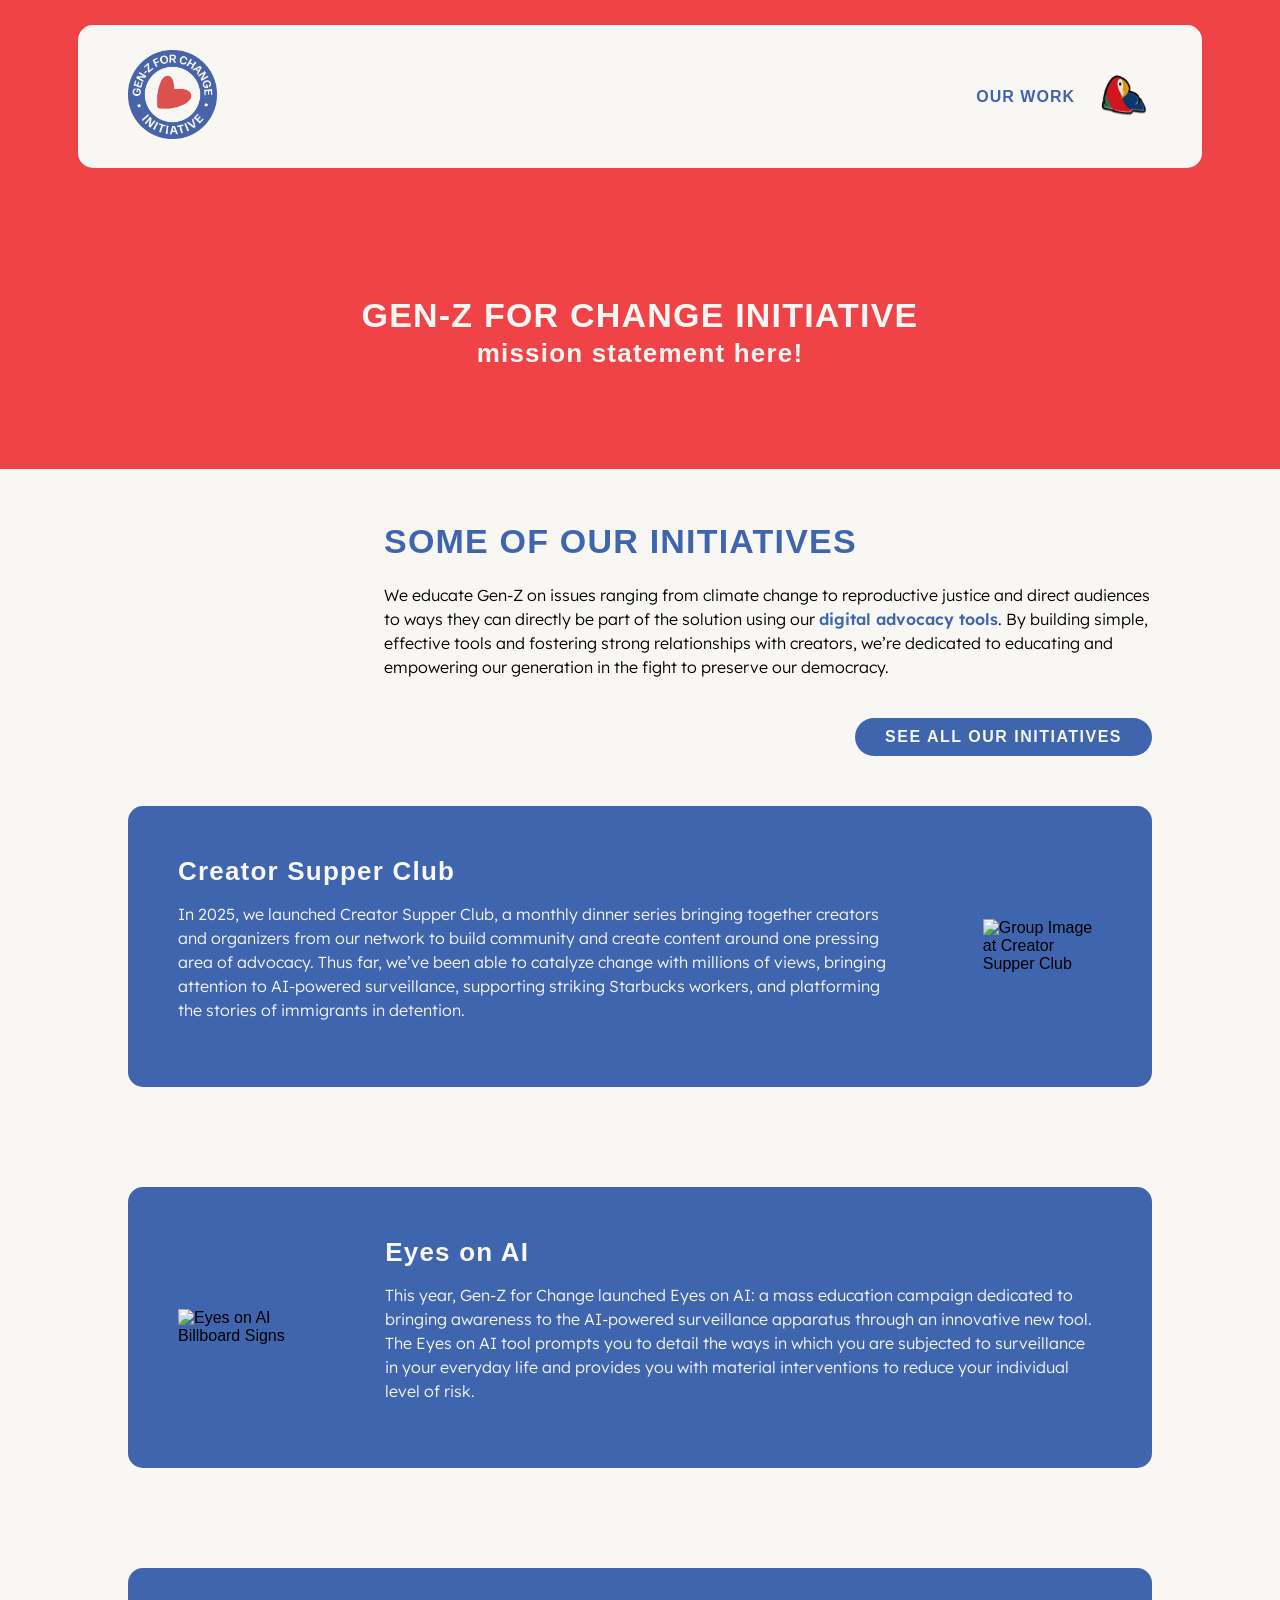
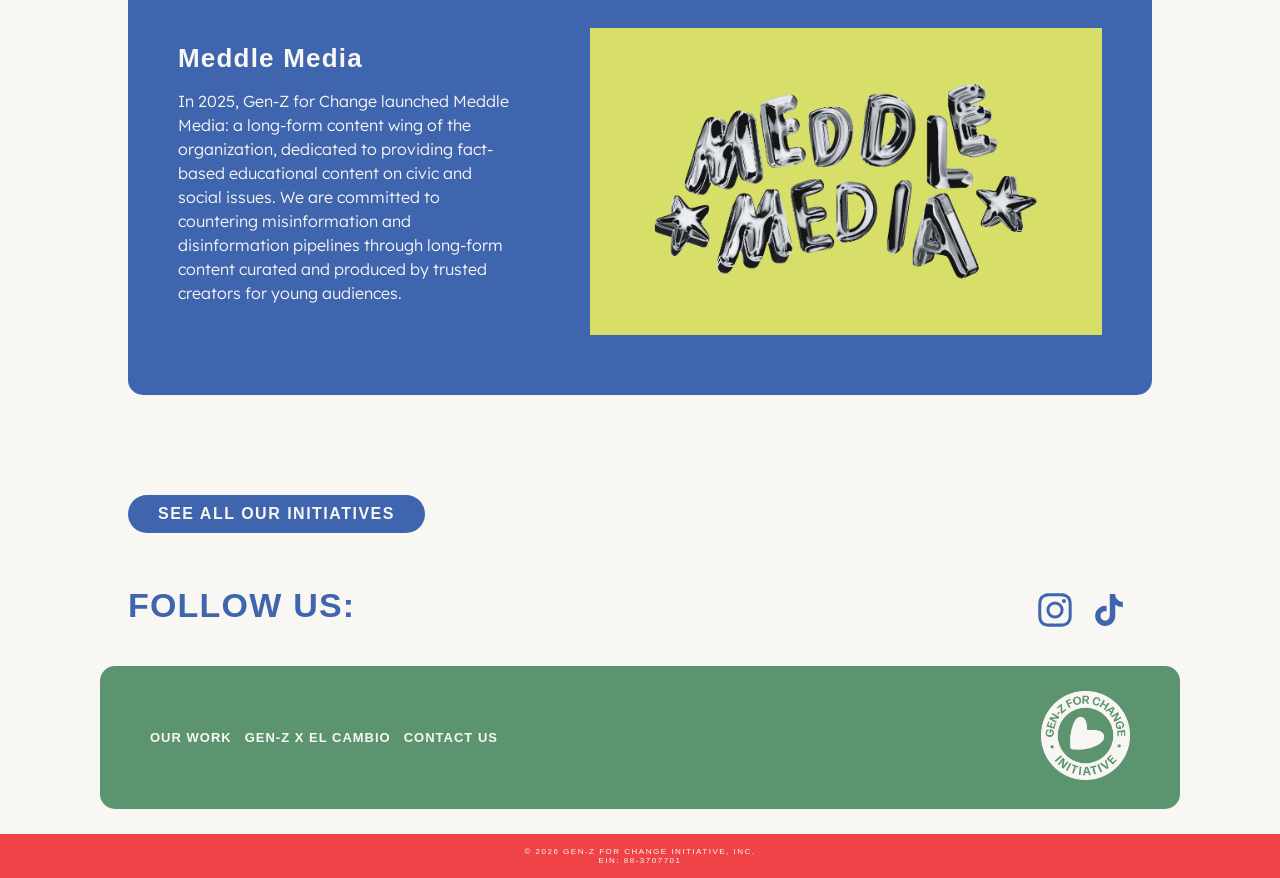
==== index.html @ bd29a557 "Published your App Replit-Commit-Author: Deployment Replit-Commit-Session-Id: e8c02c32-840a-4a00-8e8" ====
<!DOCTYPE html>
<html>

<head>
  <meta charset="utf-8">
  <meta name="viewport" content="width=device-width">
  <link rel="icon" type="image" href="assets/logos/GZ4C_InitiativeIcon.png">
  <link href="style.css" rel="stylesheet" type="text/css" />
  <!-- Adobe Fonts -->
  <link rel="stylesheet" href="https://use.typekit.net/ulg2hjp.css">
  <!-- Google Fonts -->
  <link rel="preconnect" href="https://fonts.googleapis.com">
  <link rel="preconnect" href="https://fonts.gstatic.com" crossorigin>
  <link href="https://fonts.googleapis.com/css2?family=Lexend:wght@100..900&display=swap" rel="stylesheet">
  <!--  Jquery Link -->
  <script src="https://code.jquery.com/jquery-1.12.4.min.js"></script>
</head>

<body>

  <div class="landing">

    <header class="header-container">

      <a href="/">
        <img id="logo-header" src="assets/logos/GZ4C_InitiativeIcon.png" alt="Gen-Z for Change Initiative Logo">
      </a>
      <img src="assets/icons/menu.png" alt="Menu" id="menu-button">
      <nav class="nav-top">
        <a href="our-work">Our Work</a>
        <a href="xec"> <img id="xec-button" src="assets/xec-pin.png" alt="XEC Button">
        </a>
      </nav>

      <!-- Mobile Menu -->
      <div id="mobile-menu">
        <div class="mobile-header">
        </div>
        <nav class="nav-mobile">
          <a href="our-work">Our Work</a>
          <a href="xec"> <img id="xec-button" src="assets/xec-pin.png" alt="XEC Button">
          </a>
        </nav>
      </div>

    </header>

    <div class="cover-home">
      <div class="cover-text-home">
        <h1>GEN-Z FOR CHANGE INITIATIVE</h1>
        <h2> mission statement here! </h2>
      </div>
    </div>
  </div>
  </div>

  <div class="page" id="landing-initiatives">

    <div class="page-header">
      <div>
        <h1 class="page-title">SOME OF OUR INITIATIVES</h1>
        <p class="page-subtext lorem">We educate Gen-Z on issues ranging from climate change to reproductive justice and
          direct audiences to ways they can directly be part of the solution using our <b>digital advocacy tools</b>. By
          building simple, effective tools and fostering strong relationships with creators, we’re dedicated to
          educating and empowering our generation in the fight to preserve our democracy.
        </p>
      </div>
      <a href="our-work"><button class="large-button">See All Our Initiatives</button></a>
    </div>

    <div class="workflow">

      <div class="workflow-item reverse">
        <img src="assets/initiatives/000015290007.jpg" alt="Group Image at Creator Supper Club">
        <div class=description>
          <h2>Creator Supper Club</h2>
          <p>In 2025, we launched Creator Supper Club, a monthly dinner series bringing together creators and organizers
            from our network to build community and create content around one pressing area of advocacy. Thus far, we’ve
            been able to catalyze change with millions of views, bringing attention to AI-powered surveillance,
            supporting striking Starbucks workers, and platforming the stories of immigrants in detention.
          </p>
        </div>
      </div>

      <div class="workflow-item">
        <img
          src="https://helios-i.mashable.com/imagery/articles/05KaOjMumTwuqey2n9NsTWz/hero-image.fill.size_1248x702.v1772480342.png"
          alt="Eyes on AI Billboard Signs">
        <div class=description>
          <h2>Eyes on AI</h2>
          <p>This year, Gen-Z for Change launched Eyes on AI: a mass education campaign dedicated to bringing awareness
            to the AI-powered surveillance apparatus through an innovative new tool. The Eyes on AI tool prompts you to
            detail the ways in which you are subjected to surveillance in your everyday life and provides you with
            material interventions to reduce your individual level of risk.
          </p>
        </div>
      </div>

      <div class="workflow-item reverse">
        <img src="assets/collages/meddle-media.png" alt="Meddle Media Logo">
        <div class=description>
          <h2>Meddle Media</h2>
          <p>In 2025, Gen-Z for Change launched Meddle Media: a long-form content wing of the organization, dedicated to
            providing fact-based educational content on civic and social issues. We are committed to countering
            misinformation and disinformation pipelines through long-form content curated and produced by trusted
            creators for young audiences.
          </p>
        </div>
      </div>

      <a href="our-work"><button class="large-button">See All Our Initiatives</button></a>
    </div>

  </div>
  <div id="social-feed">
    <div class="social-bar">
      <h1>Follow Us:</h1>
      <div class="social-links">
        <!-- <a href="https://bsky.app/profile/genzforchange.org"><img src="assets/social-icons/bluesky-blue.svg"
            alt="Bluesky logo"></a> -->
        <a href="https://www.instagram.com/gz4cinitiative"><img src="assets/social-icons/instagram-blue.svg"
            alt="Instagram Logo"></a>
        <a href="https://www.tiktok.com/@gz4cinitiative"><img src="assets/social-icons/tiktok-blue.svg"
            alt="TikTok Logo"></a>
        <!-- <a href="https://x.com/genzforchange"><img src="assets/social-icons/x-blue.svg" alt="X logo"></a> -->
      </div>
    </div>
  </div>

  <!-- <div class="title-bar screen-length blue-bg" id="collaborators">
    <h1>Who We've Worked With</h1>
    <div class="marquee marquee--hover-pause">
      <div class="marquee__content collaborators-list" id="collaborators-list"></div>
      <div class="marquee__content collaborators-list" id="collaborators-list2"></div>
    </div>
  </div> -->

  <footer>

    <div class="footer-nav">
      <nav id="nav-footer">
        <a href="our-work">Our Work</a>
        <a href="xec">Gen-Z X El Cambio</a>
        <a href="mailto:team@genzforchange.org">Contact Us</a>
      </nav>
      <a href="/">
        <img src="assets/logos/GZ4C_InitiativeIconWhite.png" id="icon-footer" alt="Gen-Z for Change Initiative Logo">
      </a>
    </div>
    </div>
  </footer>
  <div class="copyright">
    © 2026 Gen-Z for Change Initiative, Inc.<br>
    EIN: 88-3707701
  </div>

  <script src="https://code.jquery.com/jquery-1.12.4.min.js"></script>
  <script src="script.js"></script>

</body>

</html>
---- style.css ----
/* * {
  border: 1px var(--red) solid;
} */

:root {
  /* colors */
  --red: #EF4347;
  --orange: #F67A3D;
  --yellow: #FCB033;
  --green: #5C946F;
  --blue: #4065AF;
  --purple: #494A6E;
  --black: #231F20;
  --cream: #F8F7F3;
  --yellow2: #F4D06F;

  /* font weights */
  --extra-bold: 800;
  --bold: 700;
  --medium: 600;
  --regular: 500;
  --light: 300;

  --h1-size: 34px;
  --h2-size: 26px;
  --h3-size: 16px;
  --p-size: 16px;
  --p2-size: 13px;
  --notice-size: 8px;
}

/* Also standardize paddings and margins */

html {
  width: 100%;
  margin: 0 auto;
  padding: 0;
  overflow-x: hidden;
}

body {
  width: 100%;
  margin: 0 auto;
  padding: 0;
  background-color: var(--cream);
  font-family: forma-djr-display, sans-serif;
  font-style: normal;
}

h1 {
  font-weight: var(--extra-bold);
  text-transform: uppercase;
  color: var(--blue);
  margin: 2px 0;
  line-height: 1.2em;
  letter-spacing: 1.2px;
  font-size: var(--h1-size);
}

h2 {
  margin: 0;
  font-size: var(--h2-size);
  letter-spacing: 1.2px;
}

h3 {
  margin: 0;
  font-size: var(--h3-size);
}

p {
  font-weight: var(--light);
  margin: 5px 0;
  font-family: "Lexend", sans-serif;
  font-size: var(--p-size);
  line-height: 1.5em;
}

strong {
  font-weight: var(--medium);
}

b {
  font-weight: var(--medium);
  color: var(--blue);
}

.large-button {
  background-color: var(--blue);
  color: var(--cream);
  font-family: forma-djr-display, sans-serif;
  text-transform: uppercase;
  font-size: var(--h3-size);
  font-weight: var(--bold);
  border: none;
  border-radius: 100px;
  padding: 10px 30px;
  letter-spacing: 1.5px;
}

.large-button:hover {
  background-color: transparent;
  border: 2px var(--blue) solid;
  border-color: var(--blue);
  color: var(--blue);
  transition: .2s ease;
}

a {
  color: var(--blue)
}

.landing {
  min-height: 100vh;
  display: flex;
  flex-direction: column;
  justify-content: space-between;
  align-items: center;
  background-color: var(--red);
}

/* header css */

header {
  width: 80vw;
  padding: 25px 50px;
  display: flex;
  align-items: center;
  justify-content: space-between;
  flex-wrap: wrap;
  background-color: var(--cream);
  margin: 25px 0;
  border-radius: 15px;
}

#logo-header {
  height: 89px;
  width: auto;
}

#logo-header:hover {
  transform: scale(1.05);
  transition-duration: .2s
}

.nav-top {
  display: flex;
  align-items: center;
  flex-wrap: wrap;
  gap: 21px;
}

.nav-top a {
  text-transform: uppercase;
  text-decoration: none;
  font-weight: var(--bold);
  color: var(--blue);
  letter-spacing: 1px;
  font-size: 16px;
  transition: color 0.2s ease;
}

.nav-top a:hover {
  color: var(--red);
}

#xec-button {
  height: 3.5em;
  width: auto;
  transition: transform 0.2s ease;
}

#donate-button {
  height: 2.5em;
  width: auto;
  transition: transform 0.2s ease;
}

#vote-button {
  height: 3em;
  width: auto;
  transition: transform 0.2s ease;
}

#xec-button:hover,
#donate-button:hover,
#vote-button:hover {
  transform: scale(1.05);
}

.page-title {
  margin-bottom: 21px;
}

/* cover css */

.cover-home {
  display: flex;
  justify-content: center;
  align-items: center;
  flex-direction: column;
}

.cover-home-left {
  position: absolute;
  top: 0;
  left: 0;
  z-index: 3;
  height: 100%;
  width: 100%;
  background-image: url("assets/Left.png");
  background-size: cover;
  background-position: left;
}

.cover-home-right {
  position: absolute;
  top: 0;
  left: 0;
  z-index: 2;
  height: 100%;
  width: 100%;
  background-image: url("assets/Right.png");
  background-size: cover;
  background-position: right;
}

.cover-home-logo {
  position: absolute;
  top: 0;
  left: 0;
  z-index: 4;
  height: 100%;
  width: 100%;
  background-image: url("assets/Logo-Sticker.png");
  background-size: cover;
  background-position: center;
}

.cover-home-front {
  position: absolute;
  top: 0;
  left: 0;
  z-index: 4;
  height: 100%;
  width: 100%;
  background-image: url("assets/Front.png");
  background-size: cover;
}

.cover-home-background {
  position: absolute;
  z-index: 1;
  height: 100%;
  width: 90%;
  background-image: url("assets/Background.png");
  background-size: cover;
  background-position: center;
  top: 50%;
  left: 50%;
  transform: translate(-50%, -50%);
}

.cover-text-home {
  width: 60vw;
  max-width: 1920px;
  display: flex;
  text-align: center;
  flex-direction: column;
  justify-content: center;
  margin: 100px auto;
  color: var(--cream);
}

.cover-text-home h1 {
  font-size: var(--h1-size);
  font-weight: var(--extra-bold);
  text-transform: uppercase;
  color: var(--cream);
}

.cover {
  display: flex;
  justify-content: space-evenly;
  margin: 0 auto;
  gap: 34px;
  width: 80vw;
  max-width: 1400px;
  min-height: calc(100vh - 150px);
}

.cover-text-left {
  display: flex;
  flex-direction: column;
  align-items: flex-start;
  justify-content: center;
}

.cover-text-right {
  display: flex;
  flex-direction: column;
  align-items: flex-start;
  justify-content: center;
}

.cover img {
  object-fit: contain;
  width: 60%;

}

.title-bar {
  padding: 50px 0;
  display: flex;
  flex-direction: column;
  max-width: 1920px;
  width: 80vw;
  margin: 0 auto;
  border-radius: 2px;

  & h1 {
    color: var(--cream);
    padding: 0 50px;
  }

}

.social-links {
  margin: 0 1em;
  display: flex;
  align-items: center;
}

.social-links a img {
  height: 34px;
  padding: 10px;
}

.social-links a img:hover {
  transform: scale(1.2);
  transition-duration: .2s;
}

.all-caps {
  text-transform: uppercase;
}

/* landing initiatives css */

#landing-initiatives {
  width: 80vw;
  max-width: 1920px;
  margin: auto;

  >.page-header {
    display: flex;
    flex-wrap: wrap;
    flex-direction: row;
    justify-content: flex-end;


    >div {
      width: 60vw;
      max-width: 1920px;
      margin-bottom: 34px;
    }
  }
}

.page {
  padding-top: 50px;
}

.workflow {
  display: flex;
  flex-direction: column;
  gap: 100px;
  justify-content: space-between;
  margin-top: 50px;
}

.workflow-item {
  display: flex;
  justify-content: space-between;
  align-items: center;
  gap: 80px;
  padding: 50px;
  background-color: var(--blue);
  border-radius: 15px;
}

.workflow-item img {
  height: auto;
  width: clamp(300px, 40vw, 640px);
  max-width: 100%;
  object-fit: contain;
  padding: 10px 0;
}

.workflow-item div {
  align-content: center;
}

.description h2 {
  color: var(--cream);
  padding-bottom: 10px;
}

.description h2 a {
  color: var(--cream);
  text-decoration: underline;
}

.description h2 a:visited {
  color: var(--cream);
}

.description h2 a:hover {
  color: var(--cream);
  opacity: 0.85;
}

.description p {
  color: var(--cream);
  padding-bottom: 10px;
}

.reverse {
  flex-direction: row-reverse;
}

/* mobile responsiveness pls work */
@media (max-width: 900px) {
  .workflow {
    gap: 10px;
  }

  .workflow-item,
  .workflow-item.reverse {
    flex-direction: column;
    align-items: flex-start;
    padding: 20px 0;
    gap: 20px;
  }

  .workflow-item img {
    width: 100%;
    max-width: none;
    padding: 0;
  }
}

/* collaborators bar css */

.collaborators-list img {
  max-height: 89px;
  max-width: 144px;
}

/* Marquee styles */
.marquee {
  --gap: 3rem;
  position: relative;
  display: flex;
  overflow: hidden;
  user-select: none;
  gap: var(--gap);
  flex-direction: row;
}

.marquee__content {
  flex-shrink: 0;
  display: flex;
  justify-content: space-around;
  align-items: center;
  gap: var(--gap);
  min-width: 100%;
  animation: scroll 30s linear infinite;
}

@keyframes scroll {
  from {
    transform: translateX(0);
  }

  to {
    transform: translateX(calc(-100% - var(--gap)));
  }
}


/* Pause on hover */
.marquee--hover-pause:hover .marquee__content {
  animation-play-state: paused;
}



#collaborators h1 {
  margin-bottom: 25px;
}

.blue-bg {
  background-image: url(assets/clouds.png);
  background-size: cover;
  background-position: center;
  background-repeat: no-repeat;
  background-color: var(--blue);
  width: 100vw;
  /* padding: 75px; */
}

.green-bg {
  background-color: var(--green);
}

.red-bg {
  background-color: var(--red);
  border-radius: 1px;
}

.paper-bg {
  background-image: url(assets/lined-paper.png);
  background-size: cover;
  background-position: center;
  background-repeat: no-repeat;
  background-color: var(--cream);
}

/* social bar css */

.social-bar {
  display: flex;
  flex-wrap: wrap;
  justify-content: space-between;
  padding: 50px 0 0 0;
  width: 80vw;
  max-width: 1920px;
  margin: auto;
}

/* footer css */

footer {
  display: flex;
  flex-direction: column;
  margin: 25px 100px;
  background-color: var(--green);
  background-size: cover;
  padding: 25px 50px;
  border-radius: 15px;
}

.footer-box {
  width: 80vw;
  max-width: 1200px;
  margin: auto;
  display: flex;
  flex-direction: column;
  align-items: center;
}

.footer-nav {
  display: flex;
  justify-content: space-between;
  align-items: center;
}

#icon-footer {
  height: 89px;
  width: auto;
}

#icon-footer:hover {
  transform: scale(1.05);
  transition-duration: .2s
}

#nav-footer {
  font-size: var(--p2-size);
  display: flex;
  flex-wrap: wrap;
  gap: 13px;
}

#nav-footer a {
  text-transform: uppercase;
  text-decoration: none;
  font-size: var(--p2-size);
  letter-spacing: 1px;
  font-weight: var(--bold);
  color: var(--cream);
}

#nav-footer a:hover {
  color: var(--blue);
  transition: color 0.2s;
}

.copyright {
  padding: 13px 0;
  background-color: var(--red);
  text-align: center;
  text-transform: uppercase;
  letter-spacing: 1.5px;
  font-size: var(--notice-size);
  font-weight: var(--regular);
  color: var(--cream);
}

.notice,
.notice a {
  font-size: var(--notice-size);
  color: var(--blue);
  margin-top: 10px;
}

/* privacy policy + terms of use css section */
.policy-container {
  max-width: 860px;
  margin: 0 auto;
  padding: 60px 40px 80px;
  background-color: var(--cream);
  background-image: url(assets/crumpled-paper.png);
  background-size: cover;
  background-position: center;
  background-repeat: no-repeat;
  box-shadow: 2px 2px 10px rgba(0, 0, 0, 0.12);
  border-radius: 4px;
}

.policy-wrap {
  padding: 40px 5vw;
}

.landing {
  min-height: auto !important;
}

.cover {
  min-height: auto !important;
  padding: 40px 0 50px;
}

.policy-container h1 {
  font-family: 'forma-djr-display', sans-serif;
  font-weight: 800;
  font-size: clamp(1.6rem, 3vw, 2.4rem);
  color: var(--black);
  margin-bottom: 8px;
  line-height: 1.2;
}

.policy-container .effective-date {
  font-family: 'Lexend', sans-serif;
  font-size: 0.95rem;
  color: var(--black);
  margin-bottom: 32px;
  display: block;
}

.policy-container h2 {
  font-family: 'forma-djr-display', sans-serif;
  font-weight: 700;
  font-size: clamp(1.1rem, 2vw, 1.35rem);
  color: var(--black);
  margin-top: 40px;
  margin-bottom: 14px;
  text-decoration: underline;
  text-underline-offset: 3px;
}

.policy-container h3 {
  font-family: 'forma-djr-display', sans-serif;
  font-weight: 700;
  font-size: clamp(1rem, 1.8vw, 1.2rem);
  color: var(--black);
  margin-top: 36px;
  margin-bottom: 12px;
  text-decoration: underline;
  text-underline-offset: 3px;
}

.policy-container p {
  font-family: 'Lexend', sans-serif;
  font-size: clamp(0.88rem, 1.4vw, 1rem);
  line-height: 1.75;
  color: var(--black);
  margin-bottom: 16px;
}

.policy-container ul {
  font-family: 'Lexend', sans-serif;
  font-size: clamp(0.88rem, 1.4vw, 1rem);
  line-height: 1.75;
  color: var(--black);
  margin: 0 0 16px 24px;
  padding: 0;
}

.policy-container ul li {
  margin-bottom: 8px;
}

.policy-container a {
  color: var(--blue);
  text-decoration: underline;
}

.policy-divider {
  border: none;
  border-top: 2px solid var(--black);
  margin: 48px 0 40px;
  opacity: 0.15;
}

.policy-sms-title {
  font-family: 'forma-djr-display', sans-serif;
  font-weight: 800;
  font-size: clamp(1.3rem, 2.5vw, 1.9rem);
  color: var(--black);
  margin-bottom: 20px;
  margin-top: 0;
}

@media screen and (max-width: 600px) {
  .policy-container {
    padding: 40px 24px 60px;
  }

  .policy-wrap {
    padding: 24px 4vw;
  }
}

@media (max-width: 600px) {
  .heading {
    font-size: 2rem;
  }
}

.sticker {
  position: absolute;
  right: 0;
  top: 0;
  height: 20vh;
  width: auto;
}

.sticker-container {
  position: relative;
  width: 100%;
  height: 100%;
  align-items: right;
}

#mobile-menu {
  display: none;
}

#menu-button {
  height: 2.5em;
  display: none;
  z-index: 10;
  color: var(--cream);
}

.nav-mobile {
  display: none;
}

.mobile {
  display: none;
}

.cover {
  display: flex;
  width: 80vw;
  max-width: 1920px;
}

@media screen and (max-width: 1240px) {
  .nav-top {
    display: none;
  }

  #menu-button {
    display: block;
    z-index: 10;
  }

  #mobile-menu {
    height: 100vh;
    background-color: var(--cream);
    width: 100vw;
    position: absolute;
    inset-inline-start: 0;
    inset-block-start: 0;
    display: none;
    z-index: 5;
  }

  .nav-mobile {
    display: flex;
    flex-direction: column;
    justify-content: center;
    align-items: center;
    gap: 30px;
    height: 100%;
  }

  .nav-mobile a {
    text-transform: uppercase;
    text-decoration: none;
    font-weight: var(--bold);
    color: var(--blue);
    letter-spacing: 1px;
    font-size: var(--p-size);
    transition: color 0.2s ease;
  }

  .cover {
    width: 80vw;
  }

  .cover img {
    width: 50%;

  }

  .cover-text-right {
    width: 80vw;
  }

  .list-title {
    flex-direction: row;
    align-items: left;
    justify-content: left;
    width: 80vw;
  }

  .list-description {
    align-items: left;
    justify-content: left;
    width: 80vw;
  }
}

@media screen and (max-width: 850px) {
  .cover {
    flex-direction: column;
    justify-content: center;
    align-items: center;
  }

  .cover img {
    width: 80vw;

  }
}


@media screen and (max-width: 450px) {

  h1 {
    font-weight: var(--extra-bold);
    text-transform: uppercase;
    color: var(--blue);
    margin: 2px 0;
    line-height: 1em;
    letter-spacing: 1.2px;
    font-size: var(--h2-size);
  }

  #collaborators h1 {
    font-size: 21px;
  }

  .desktop {
    display: none;
  }

  #logo-header {
    height: 60px;
    width: auto;
  }

  .cover-home {
    >img {
      width: 98vw;
    }
  }

  .mobile {
    display: block;
  }

  .social-bar {
    justify-content: center;
    padding-bottom: 11px;
  }

  #our-reach-title {
    justify-content: center;
    text-align: center;
  }

  .title-bar {
    width: 100vw;
  }

  .footer-nav {
    flex-direction: row-reverse;
    gap: 13px;
  }

  #nav-footer {
    flex-direction: column;
    gap: 3px;
    text-align: right;
    margin-bottom: 55px;
  }

  #landing-initiatives {
    >.page-header {
      justify-content: center;
    }
  }

  .cover {
    flex-direction: column;
    width: 80vw;
  }

  .cover-text-right {
    width: 80vw;
    padding: none;
  }

  .workflow {
    align-items: center;
  }

  .list-title {
    flex-direction: column;
    align-items: left;
    justify-content: left;
    width: 80vw;
  }

  .list-description {
    align-items: left;
    justify-content: left;
    width: 80vw;
  }

}
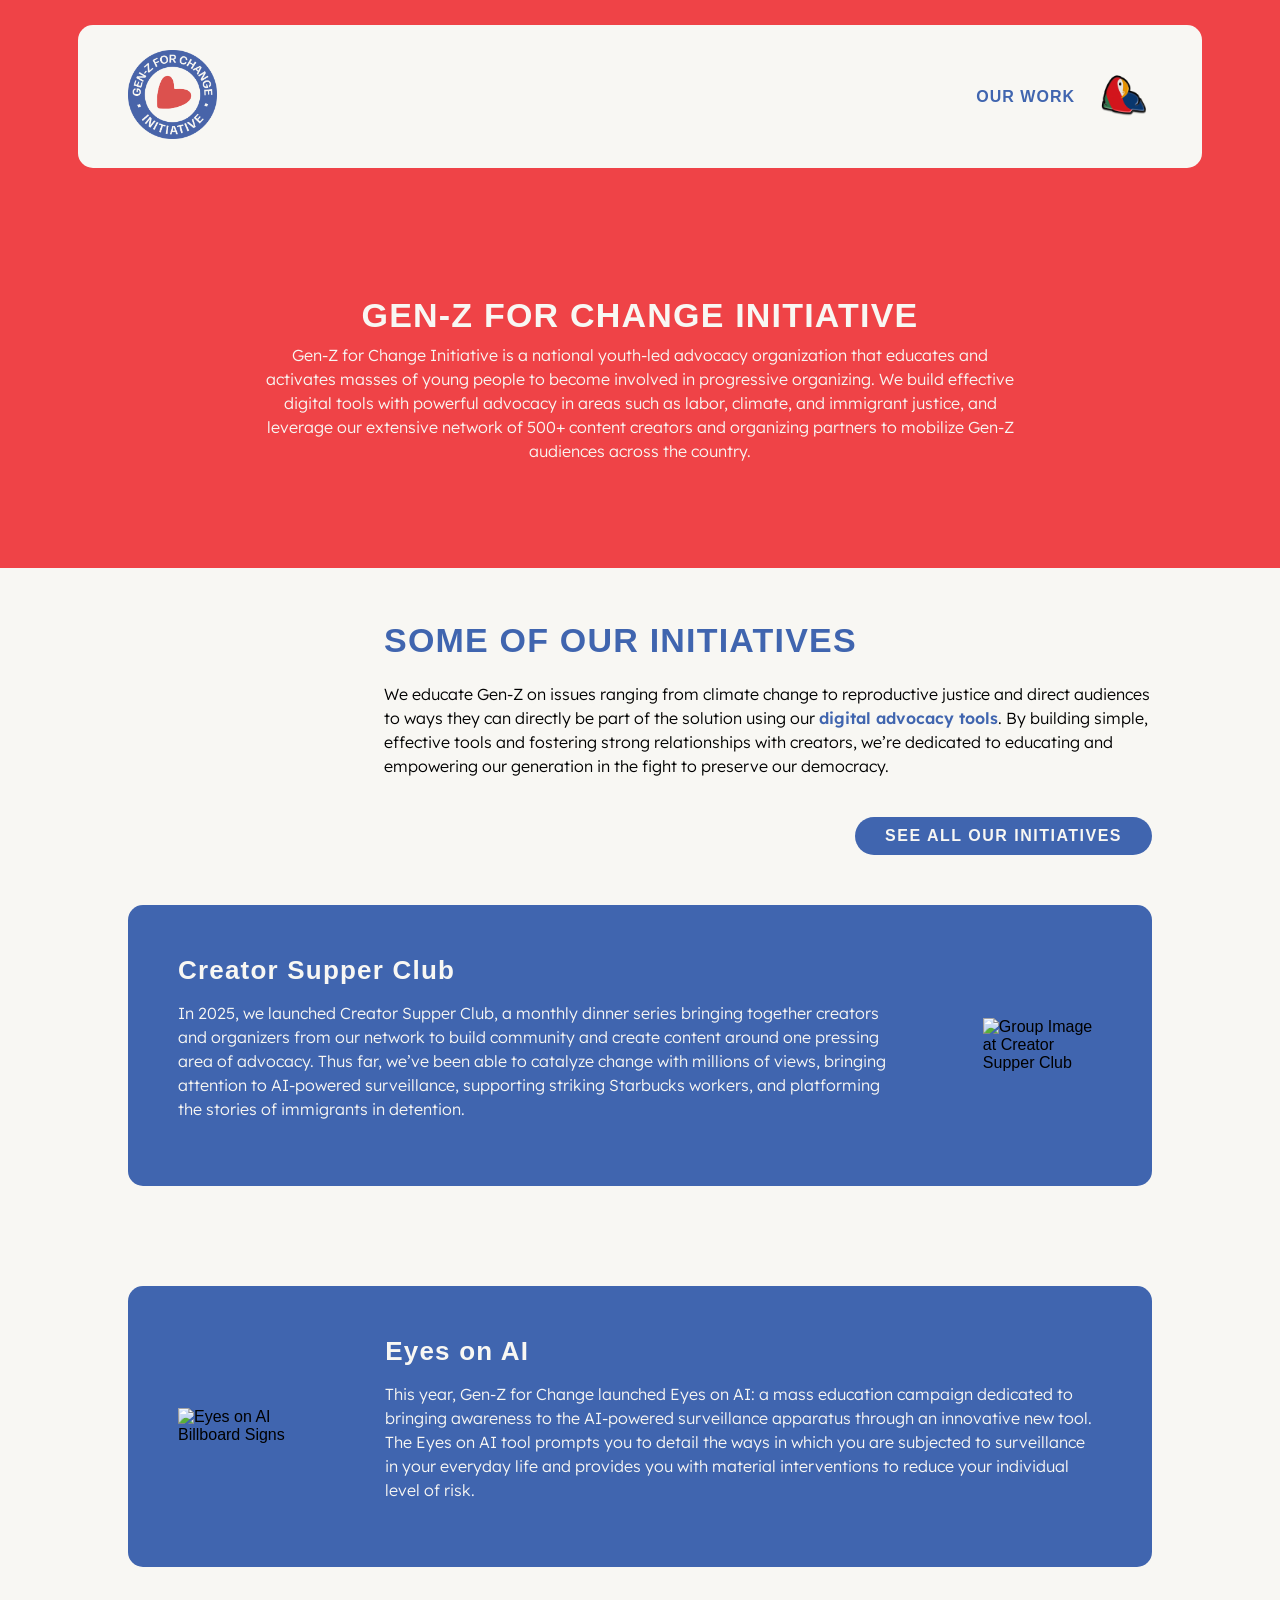
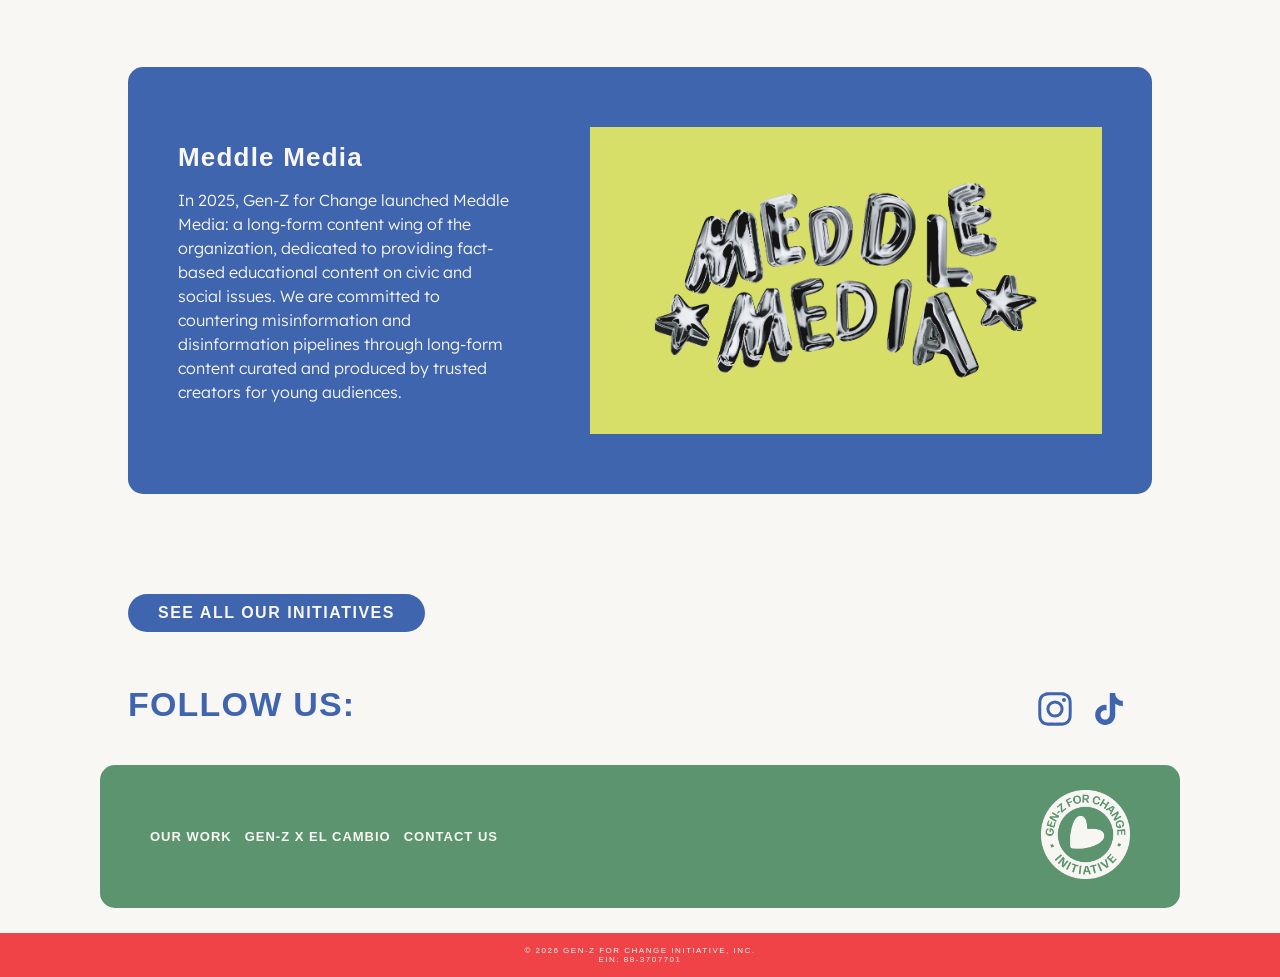
==== commit 7b8e5ae3: "Published your App Replit-Commit-Author: Deployment Replit-Commit-Session-Id: e8c02c32-840a-4a00-8e8" ====
--- a/index.html
+++ b/index.html
@@ -48,7 +48,8 @@
     <div class="cover-home">
       <div class="cover-text-home">
         <h1>GEN-Z FOR CHANGE INITIATIVE</h1>
-        <h2> mission statement here! </h2>
+        <p class = "page-subtext lorem"> Gen-Z for Change Initiative is a national youth-led advocacy organization that educates and activates masses of young people to become involved in progressive organizing. We build effective digital tools with powerful advocacy in areas such as labor, climate, and immigrant justice, and leverage our extensive network of 500+ content creators and organizing partners to mobilize Gen-Z audiences across the country. 
+ </p>
       </div>
     </div>
   </div>
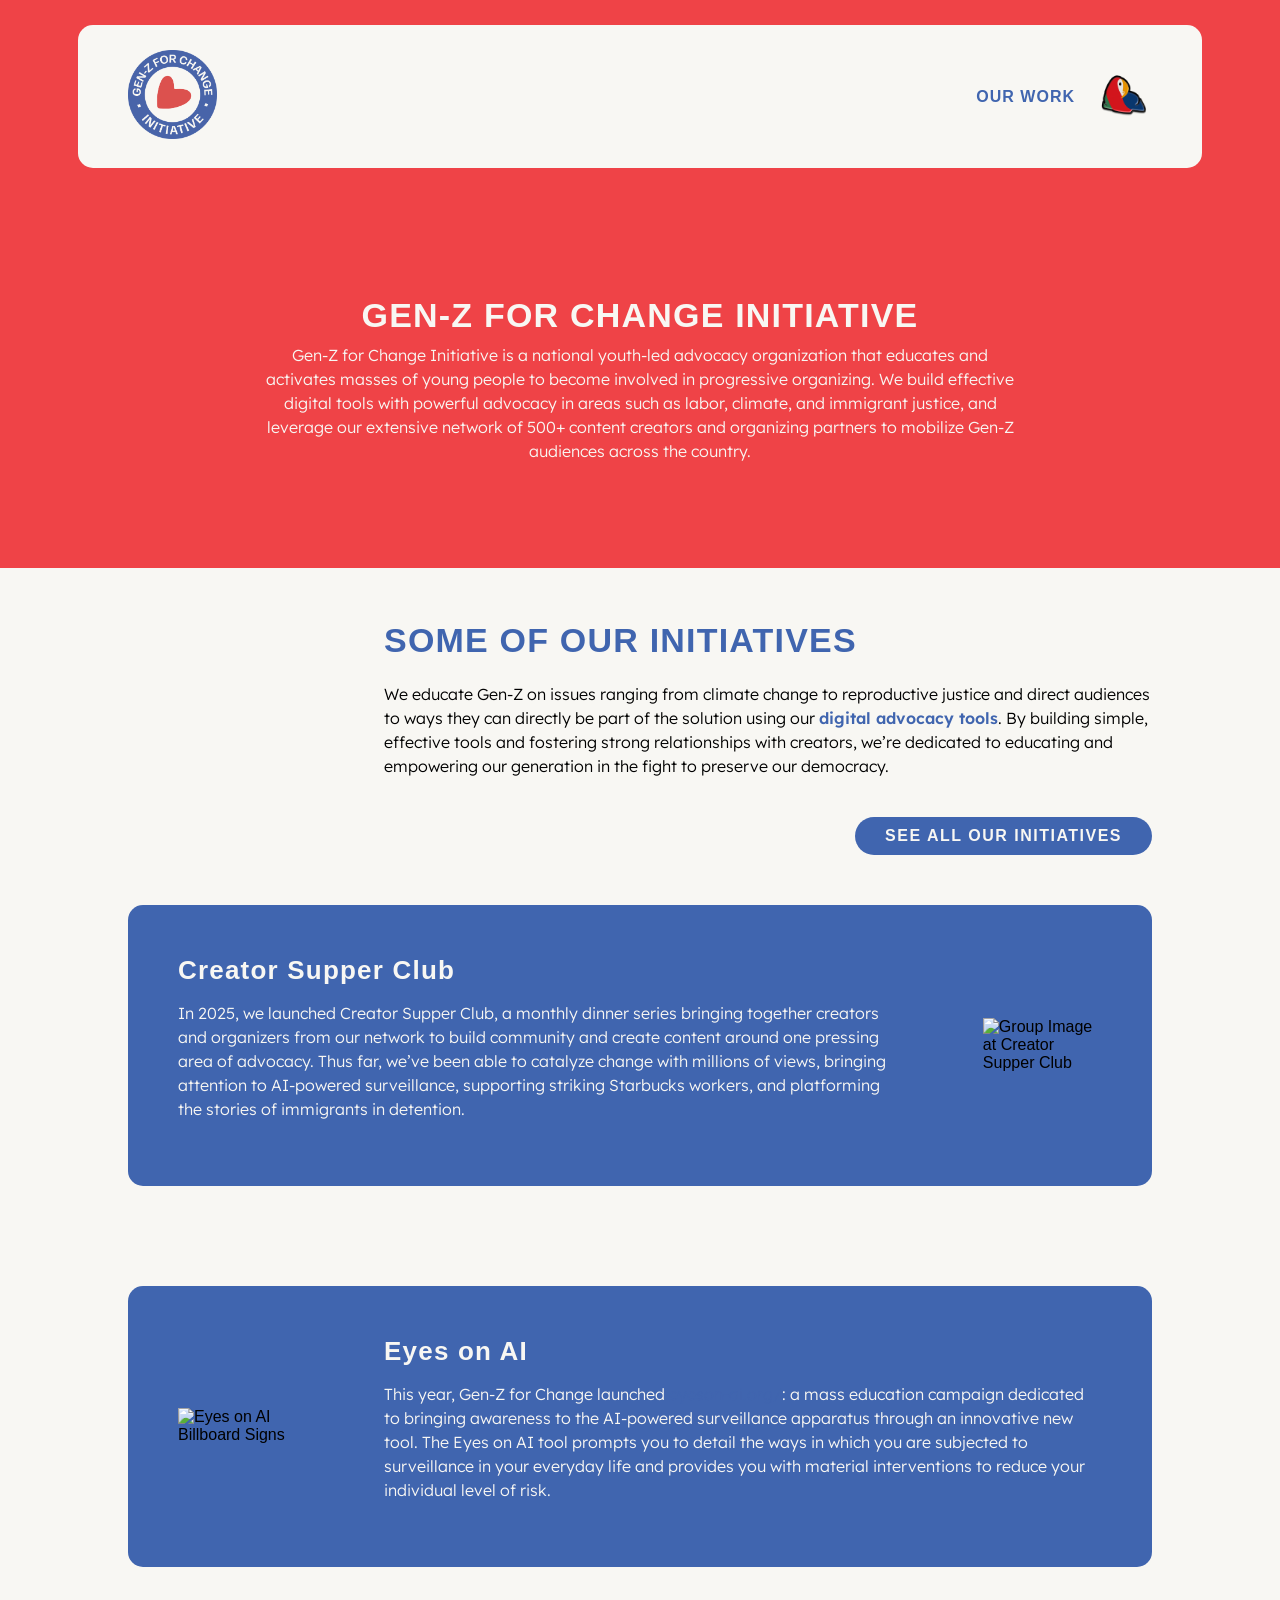
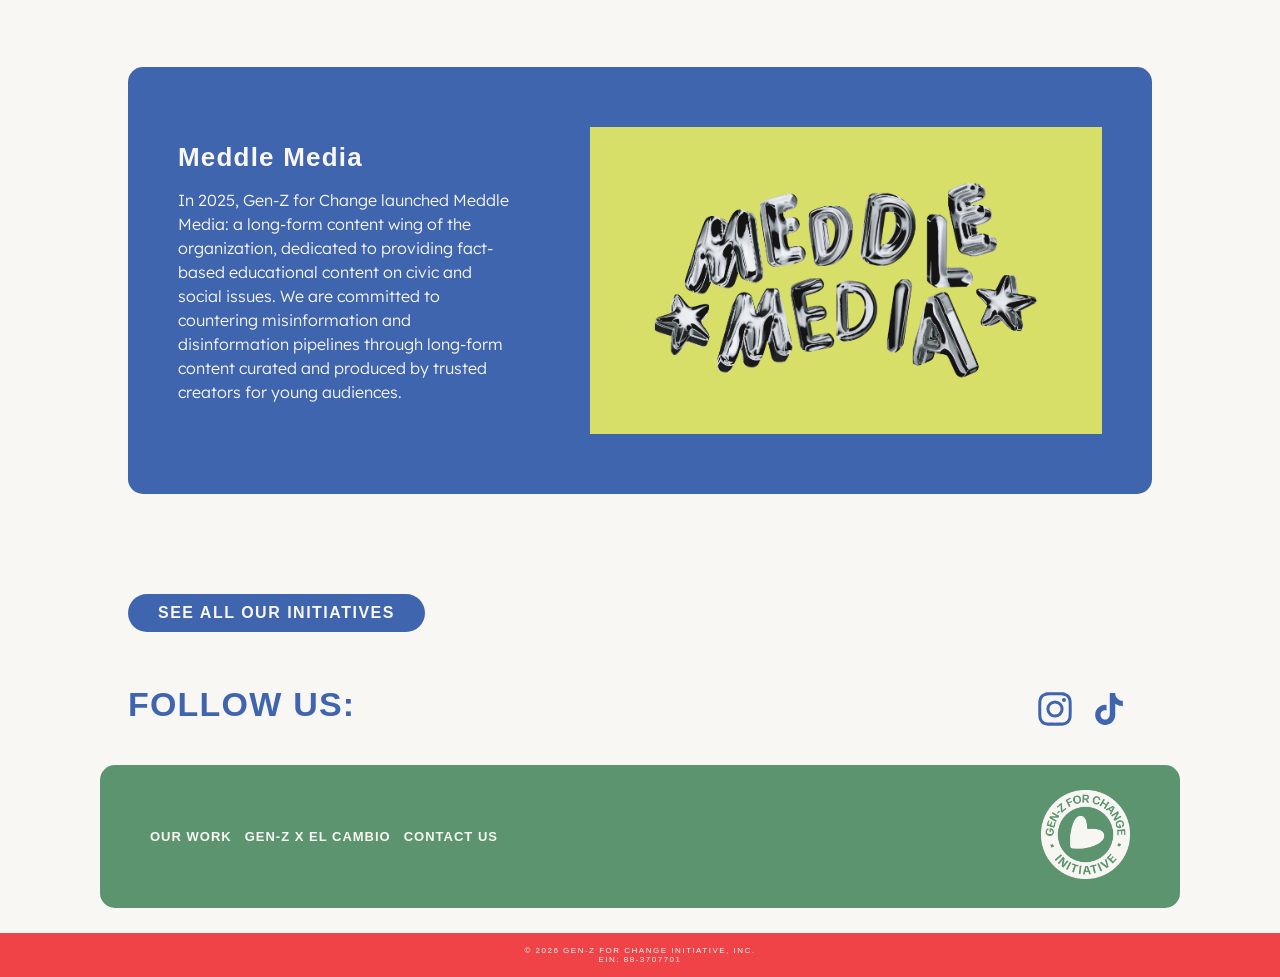
==== commit 6b8c988d: "Published your App Replit-Commit-Author: Deployment Replit-Commit-Session-Id: e8c02c32-840a-4a00-8e8" ====
--- a/index.html
+++ b/index.html
@@ -48,8 +48,12 @@
     <div class="cover-home">
       <div class="cover-text-home">
         <h1>GEN-Z FOR CHANGE INITIATIVE</h1>
-        <p class = "page-subtext lorem"> Gen-Z for Change Initiative is a national youth-led advocacy organization that educates and activates masses of young people to become involved in progressive organizing. We build effective digital tools with powerful advocacy in areas such as labor, climate, and immigrant justice, and leverage our extensive network of 500+ content creators and organizing partners to mobilize Gen-Z audiences across the country. 
- </p>
+        <p class="page-subtext lorem"> Gen-Z for Change Initiative is a national youth-led advocacy organization that
+          educates and activates masses of young people to become involved in progressive organizing. We build effective
+          digital tools with powerful advocacy in areas such as labor, climate, and immigrant justice, and leverage our
+          extensive network of 500+ content creators and organizing partners to mobilize Gen-Z audiences across the
+          country.
+        </p>
       </div>
     </div>
   </div>
@@ -89,7 +93,8 @@
           alt="Eyes on AI Billboard Signs">
         <div class=description>
           <h2>Eyes on AI</h2>
-          <p>This year, Gen-Z for Change launched Eyes on AI: a mass education campaign dedicated to bringing awareness
+          <p>This year, Gen-Z for Change launched <a href="https://eyeson-ai.org/">eyeson-ai.org/</a>: a mass education
+            campaign dedicated to bringing awareness
             to the AI-powered surveillance apparatus through an innovative new tool. The Eyes on AI tool prompts you to
             detail the ways in which you are subjected to surveillance in your everyday life and provides you with
             material interventions to reduce your individual level of risk.
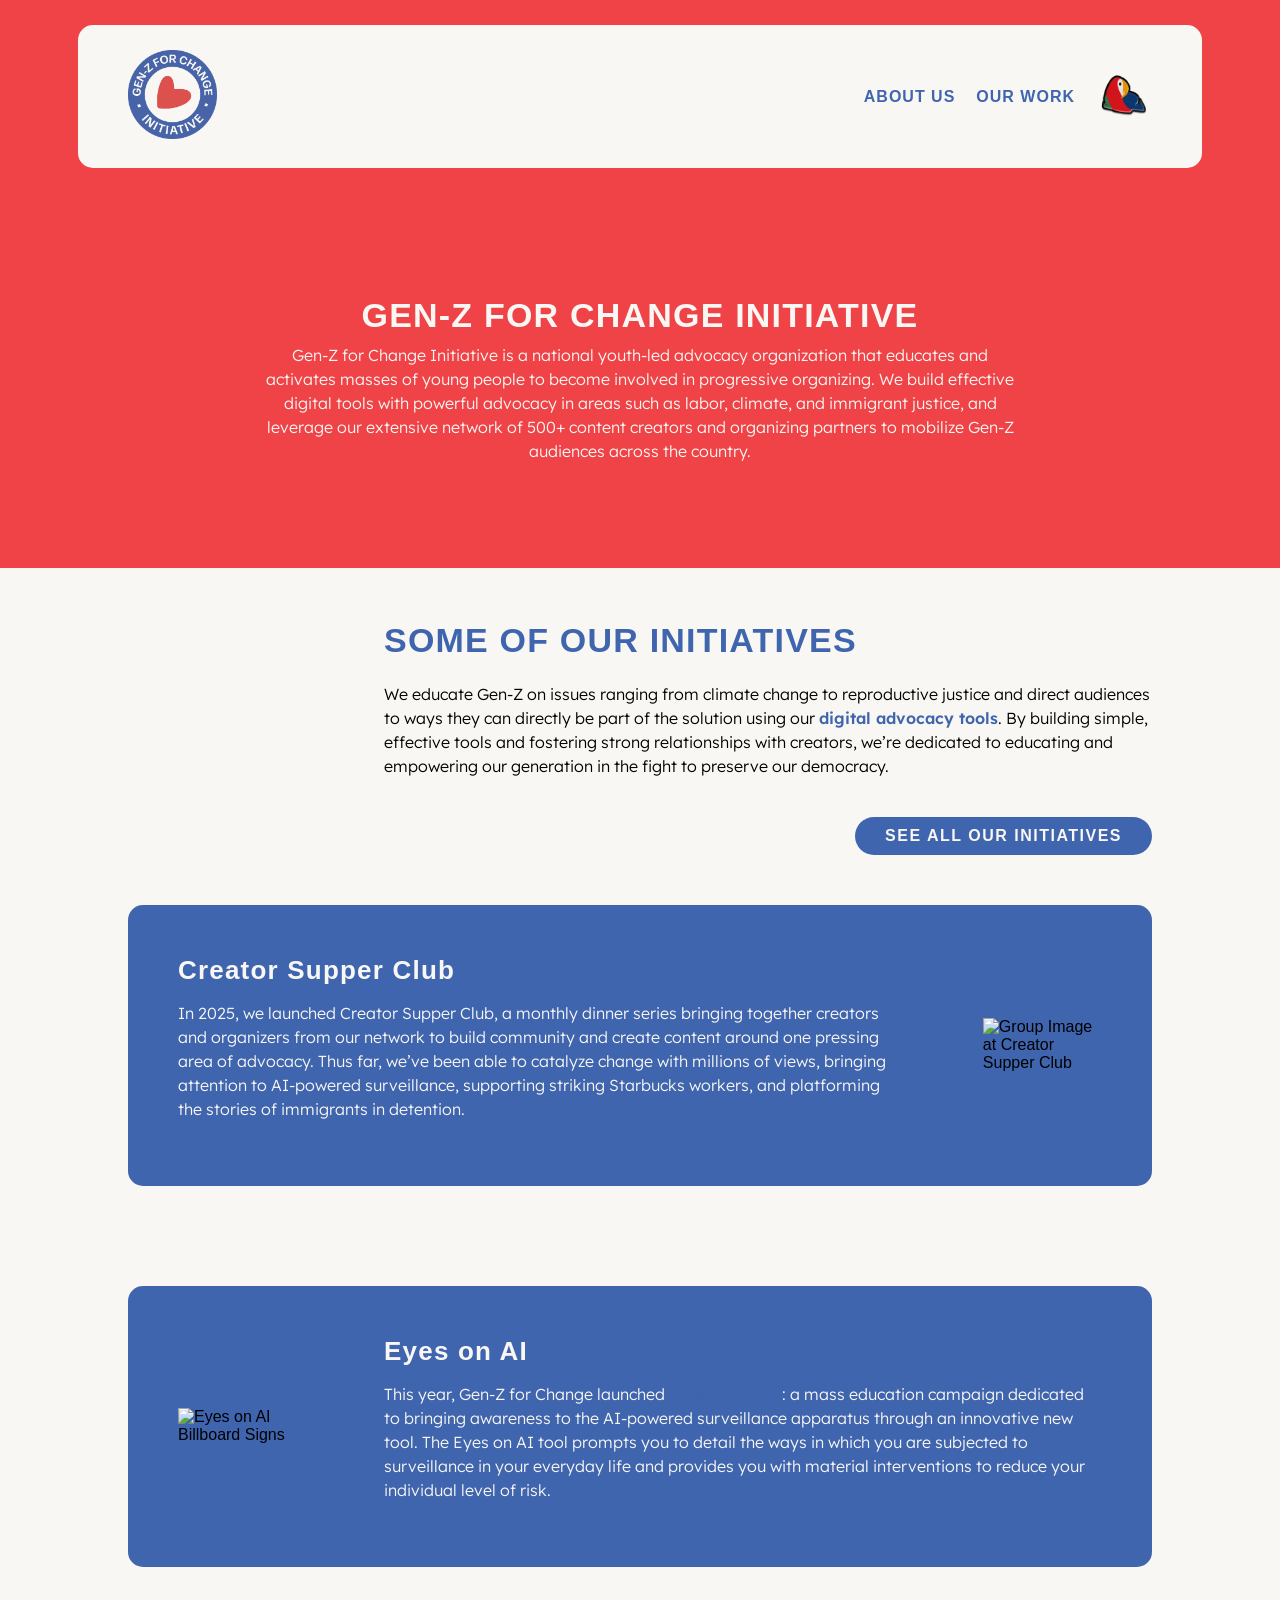
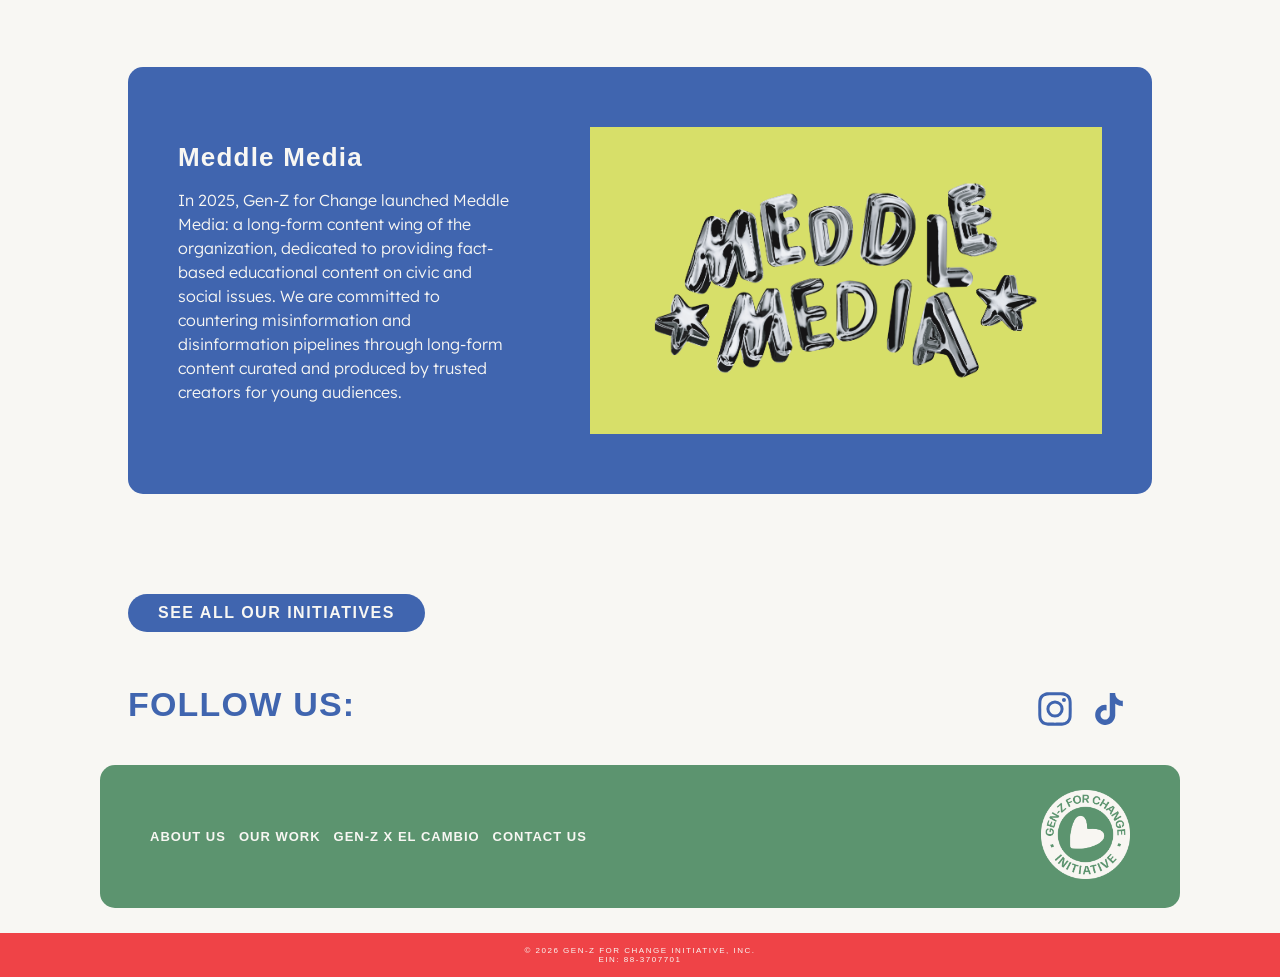
==== commit df9ec7e4: "camille about us" ====
--- a/index.html
+++ b/index.html
@@ -27,6 +27,7 @@
       </a>
       <img src="assets/icons/menu.png" alt="Menu" id="menu-button">
       <nav class="nav-top">
+        <a href="about-us">About Us</a>
         <a href="our-work">Our Work</a>
         <a href="xec"> <img id="xec-button" src="assets/xec-pin.png" alt="XEC Button">
         </a>
@@ -37,6 +38,7 @@
         <div class="mobile-header">
         </div>
         <nav class="nav-mobile">
+          <a href="about-us">About Us</a>
           <a href="our-work">Our Work</a>
           <a href="xec"> <img id="xec-button" src="assets/xec-pin.png" alt="XEC Button">
           </a>
@@ -145,6 +147,7 @@
 
     <div class="footer-nav">
       <nav id="nav-footer">
+        <a href="about-us">About Us</a>
         <a href="our-work">Our Work</a>
         <a href="xec">Gen-Z X El Cambio</a>
         <a href="mailto:team@genzforchange.org">Contact Us</a>
--- a/style.css
+++ b/style.css
@@ -118,6 +118,8 @@
   align-items: center;
   background-color: var(--red);
 }
+
+
 
 /* header css */
 
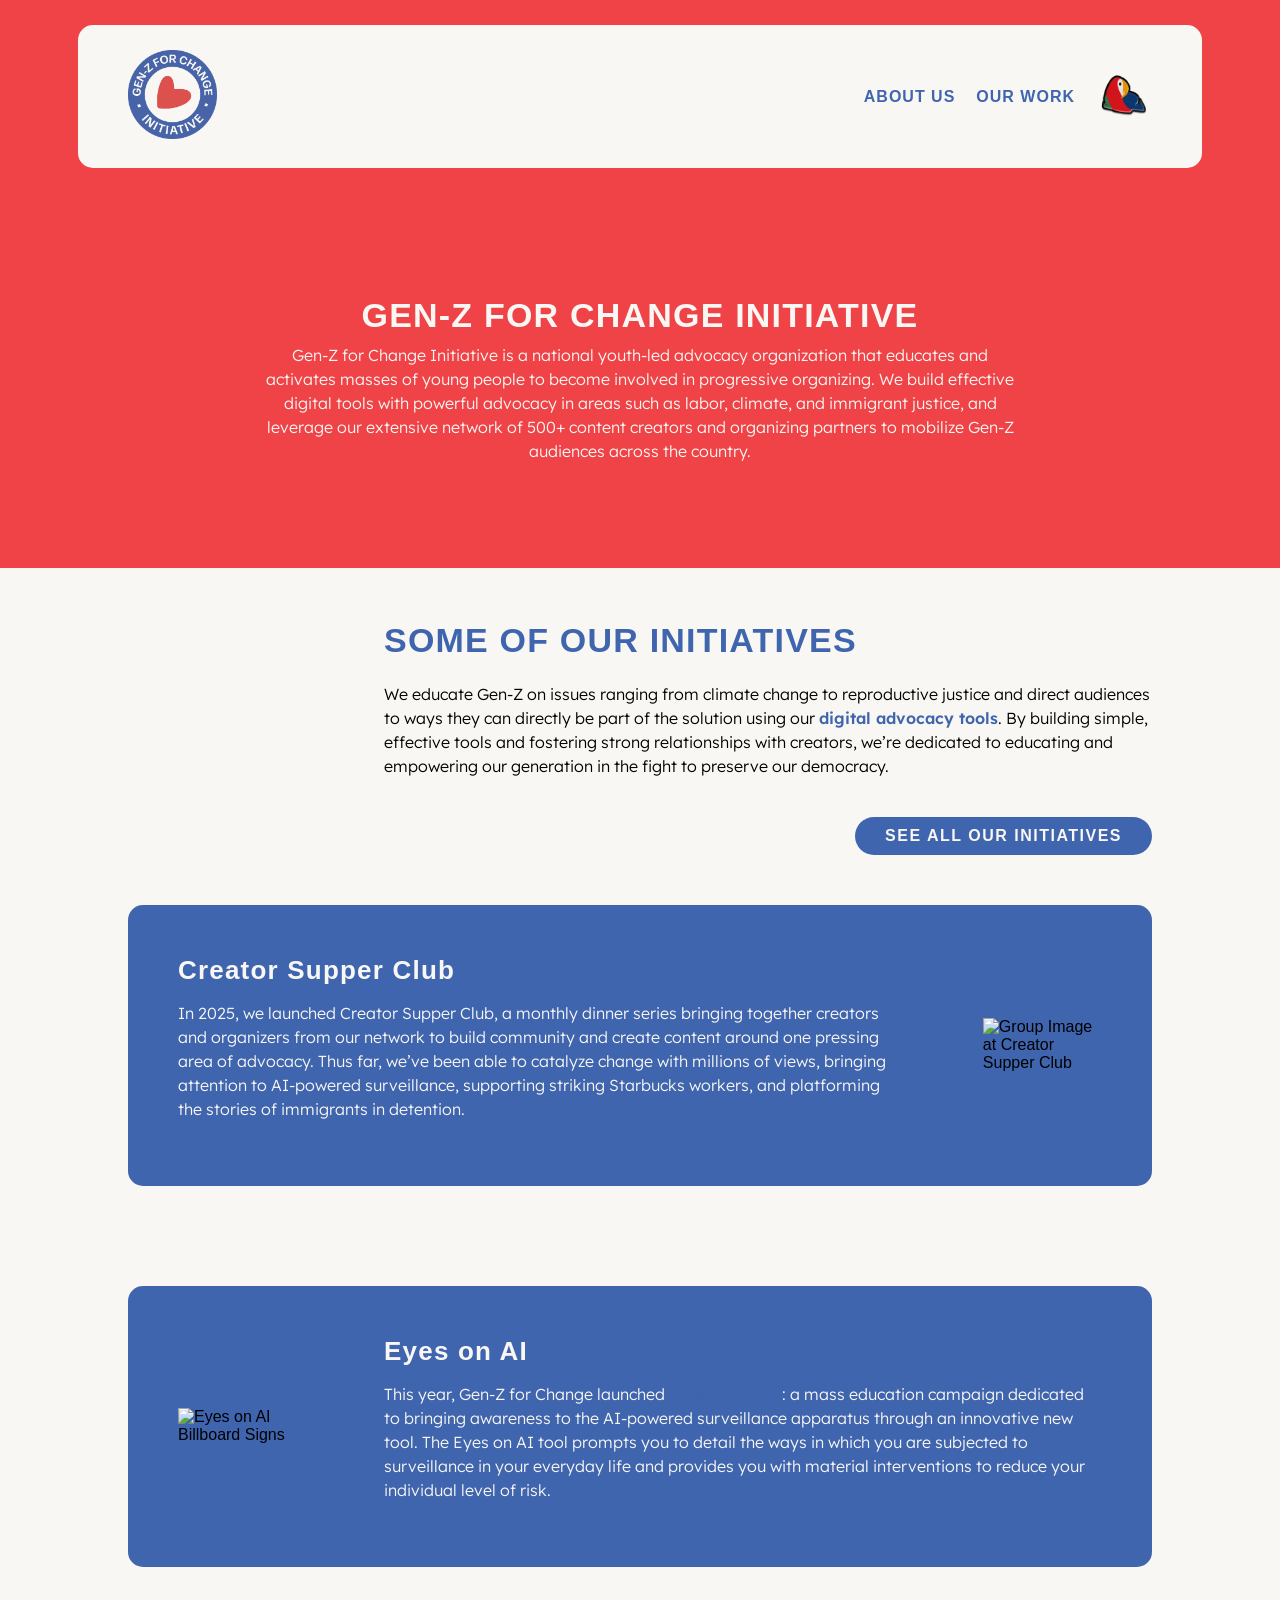
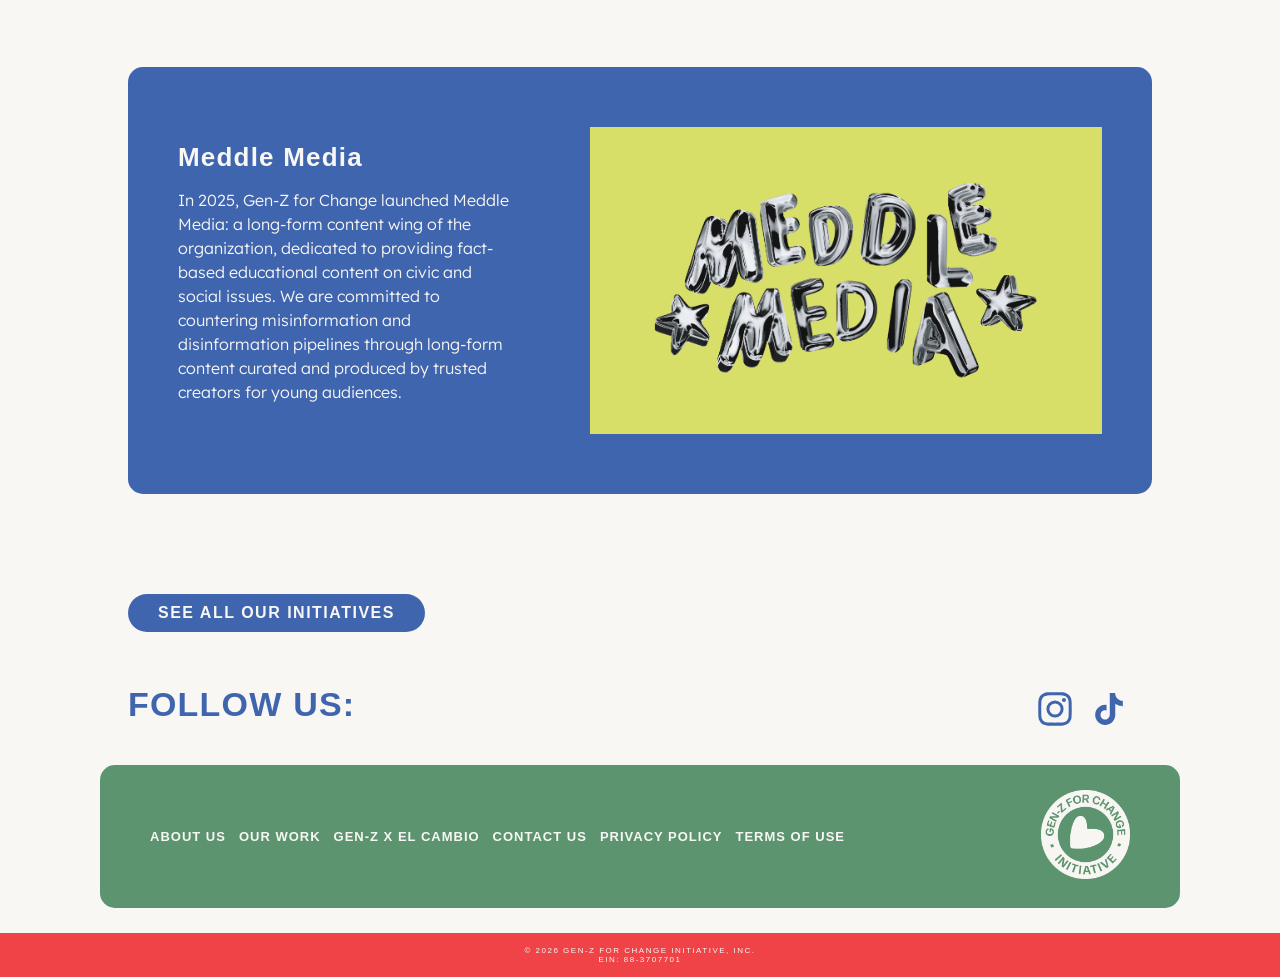
==== commit 50aa10a5: "Add Privacy Policy and Terms of Use pages (Task #9) - Created privacy-policy.html with the full Priv" ====
--- a/index.html
+++ b/index.html
@@ -151,6 +151,8 @@
         <a href="our-work">Our Work</a>
         <a href="xec">Gen-Z X El Cambio</a>
         <a href="mailto:team@genzforchange.org">Contact Us</a>
+        <a href="privacy-policy.html">Privacy Policy</a>
+        <a href="terms-of-use.html">Terms of Use</a>
       </nav>
       <a href="/">
         <img src="assets/logos/GZ4C_InitiativeIconWhite.png" id="icon-footer" alt="Gen-Z for Change Initiative Logo">
--- a/style.css
+++ b/style.css
@@ -450,6 +450,90 @@
     max-width: none;
     padding: 0;
   }
+}
+
+/* external link exit notice modal */
+
+#exit-notice-overlay {
+  position: fixed;
+  inset: 0;
+  z-index: 1000;
+  display: flex;
+  justify-content: center;
+  align-items: center;
+  background-color: rgba(35, 31, 32, 0.6);
+  padding: 20px;
+}
+
+#exit-notice-overlay[hidden] {
+  display: none;
+}
+
+#exit-notice-dialog {
+  background-color: var(--cream);
+  border-radius: 15px;
+  padding: 40px;
+  max-width: 480px;
+  width: 100%;
+  text-align: center;
+  box-shadow: 0 10px 40px rgba(35, 31, 32, 0.3);
+}
+
+#exit-notice-dialog h2 {
+  color: var(--blue);
+  font-weight: var(--extra-bold);
+  text-transform: uppercase;
+  margin-bottom: 12px;
+}
+
+#exit-notice-dialog p {
+  color: var(--black);
+  margin-bottom: 24px;
+}
+
+.exit-notice-buttons {
+  display: flex;
+  justify-content: center;
+  gap: 16px;
+  flex-wrap: wrap;
+}
+
+#exit-notice-continue,
+#exit-notice-cancel {
+  font-family: forma-djr-display, sans-serif;
+  text-transform: uppercase;
+  font-size: var(--h3-size);
+  font-weight: var(--bold);
+  letter-spacing: 1.5px;
+  border-radius: 100px;
+  padding: 10px 30px;
+  cursor: pointer;
+  text-decoration: none;
+  display: inline-block;
+}
+
+#exit-notice-continue {
+  background-color: var(--blue);
+  color: var(--cream);
+  border: 2px solid var(--blue);
+}
+
+#exit-notice-continue:hover {
+  background-color: transparent;
+  color: var(--blue);
+  transition: .2s ease;
+}
+
+#exit-notice-cancel {
+  background-color: transparent;
+  color: var(--red);
+  border: 2px solid var(--red);
+}
+
+#exit-notice-cancel:hover {
+  background-color: var(--red);
+  color: var(--cream);
+  transition: .2s ease;
 }
 
 /* collaborators bar css */
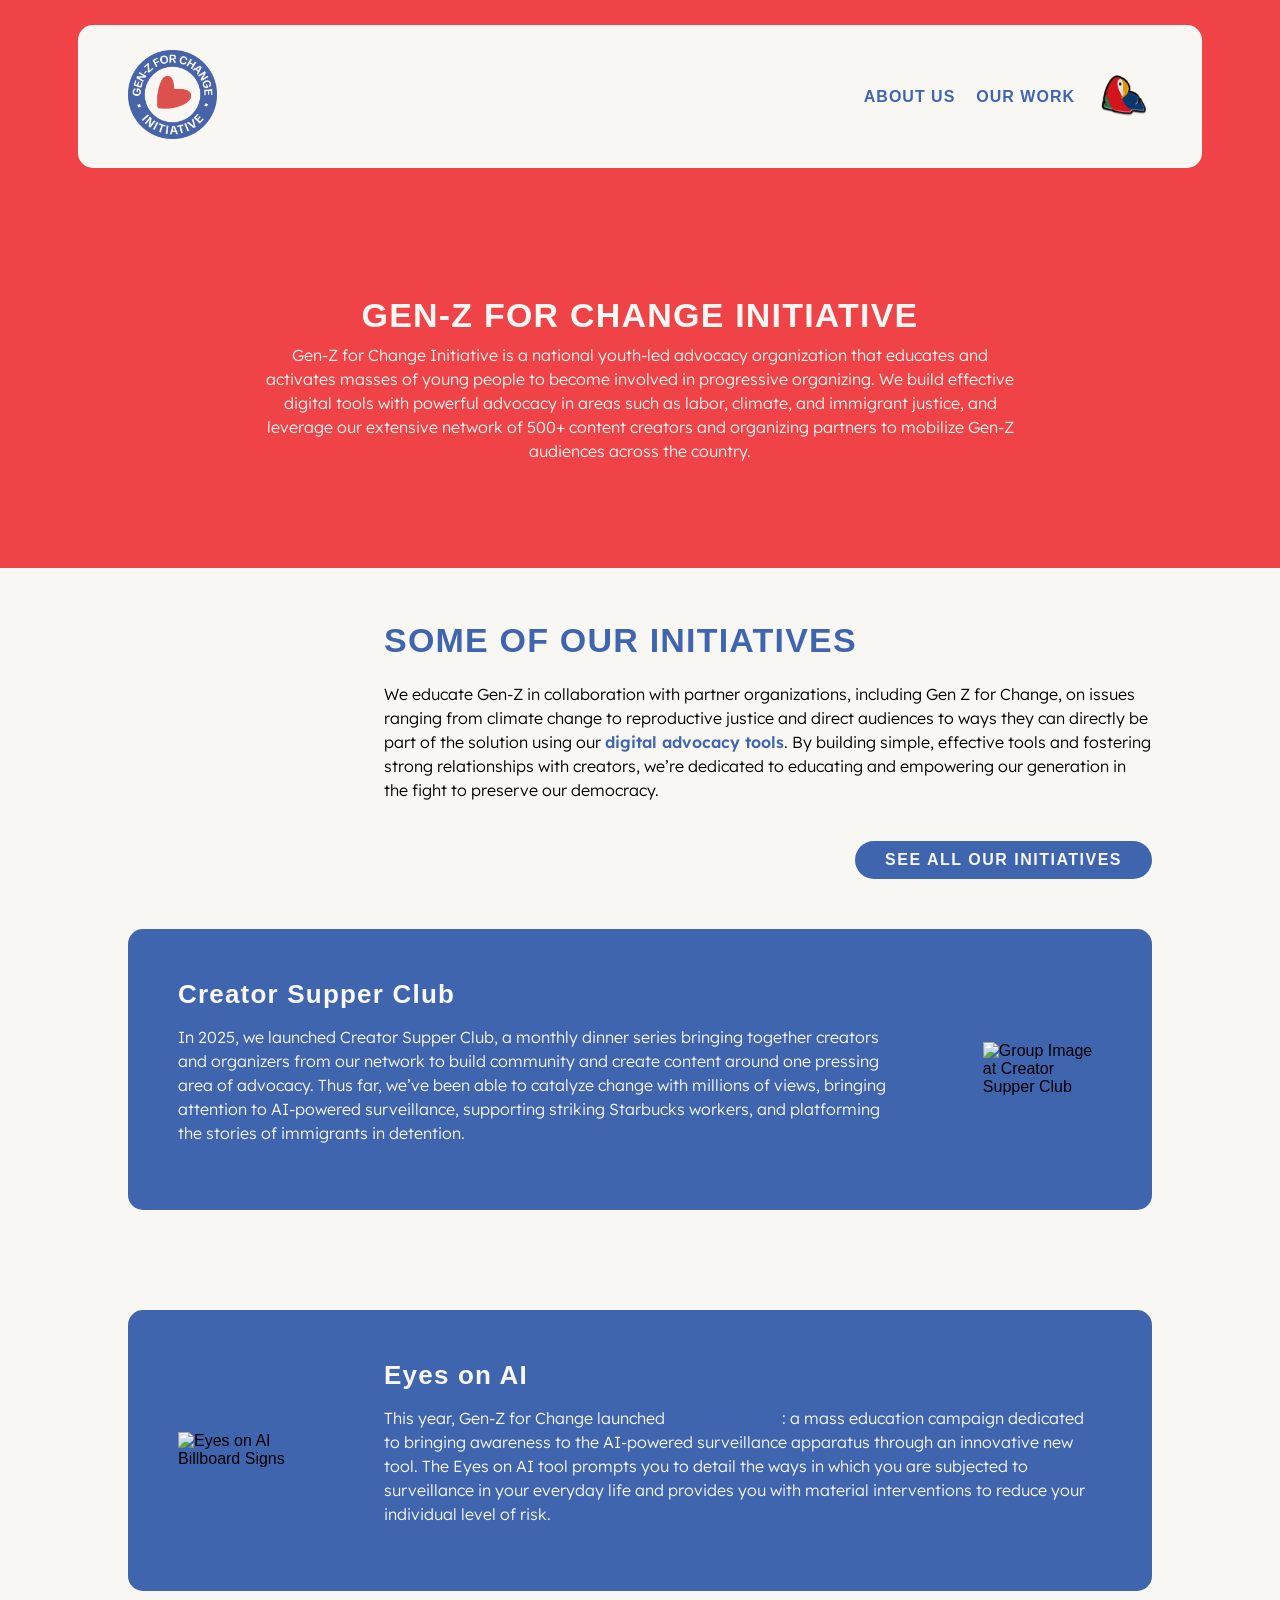
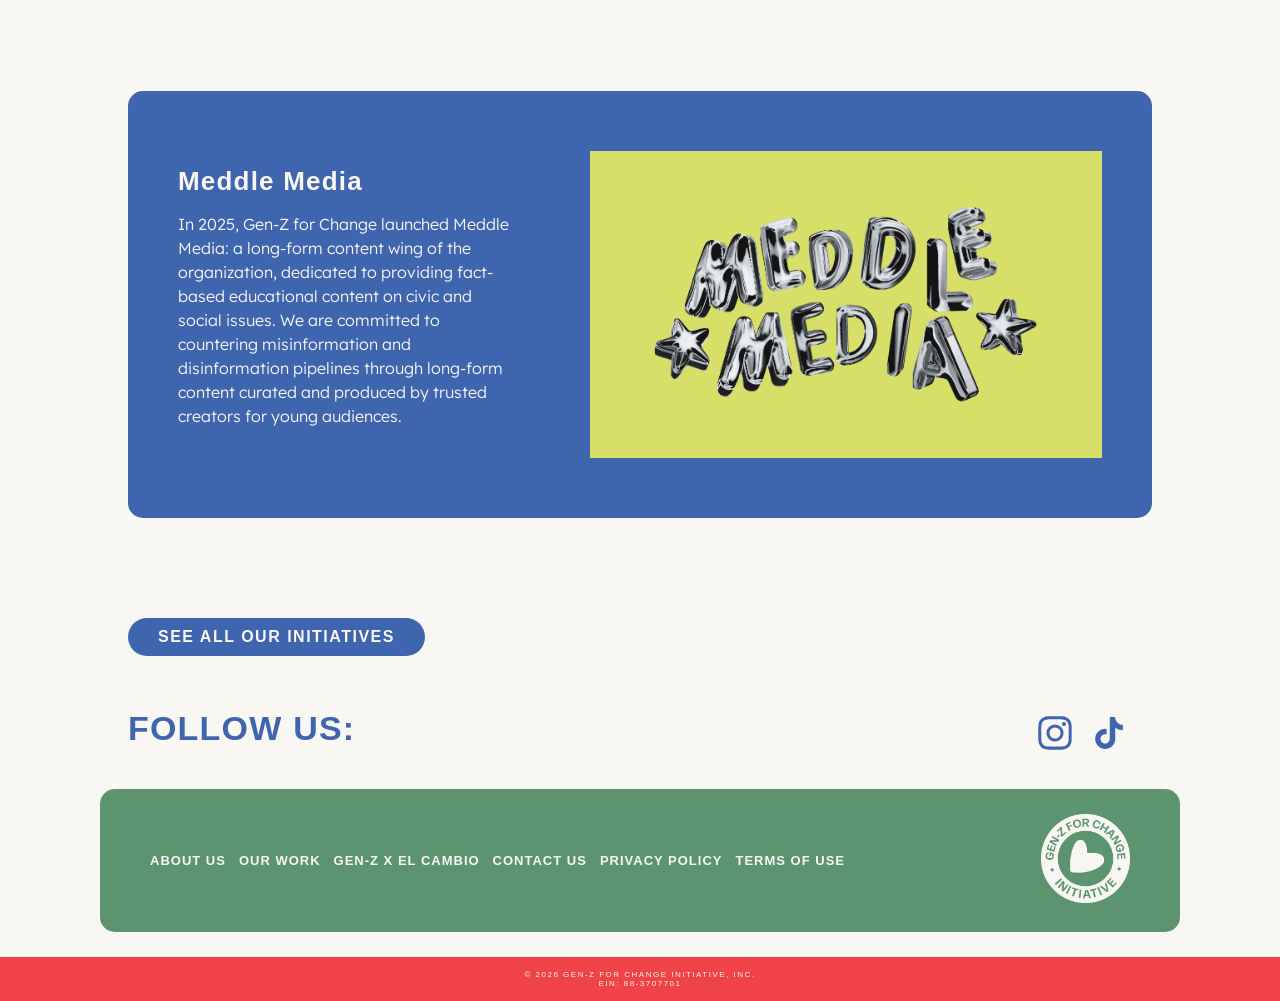
==== commit ed4d3cd1: "Published your App Replit-Commit-Author: Deployment Replit-Commit-Deployment-Build-Id: 7fe4542b-63a7" ====
--- a/index.html
+++ b/index.html
@@ -3,7 +3,7 @@
 
 <head>
   <meta charset="utf-8">
-  <meta name="viewport" content="width=device-width">
+  <meta name="viewport" content="width=device-width, initial-scale=1">
   <link rel="icon" type="image" href="assets/logos/GZ4C_InitiativeIcon.png">
   <link href="style.css" rel="stylesheet" type="text/css" />
   <!-- Adobe Fonts -->
@@ -66,7 +66,7 @@
     <div class="page-header">
       <div>
         <h1 class="page-title">SOME OF OUR INITIATIVES</h1>
-        <p class="page-subtext lorem">We educate Gen-Z on issues ranging from climate change to reproductive justice and
+        <p class="page-subtext lorem">We educate Gen-Z in collaboration with partner organizations, including Gen Z for Change, on issues ranging from climate change to reproductive justice and
           direct audiences to ways they can directly be part of the solution using our <b>digital advocacy tools</b>. By
           building simple, effective tools and fostering strong relationships with creators, we’re dedicated to
           educating and empowering our generation in the fight to preserve our democracy.
@@ -124,13 +124,11 @@
     <div class="social-bar">
       <h1>Follow Us:</h1>
       <div class="social-links">
-        <!-- <a href="https://bsky.app/profile/genzforchange.org"><img src="assets/social-icons/bluesky-blue.svg"
-            alt="Bluesky logo"></a> -->
+
         <a href="https://www.instagram.com/gz4cinitiative"><img src="assets/social-icons/instagram-blue.svg"
             alt="Instagram Logo"></a>
         <a href="https://www.tiktok.com/@gz4cinitiative"><img src="assets/social-icons/tiktok-blue.svg"
             alt="TikTok Logo"></a>
-        <!-- <a href="https://x.com/genzforchange"><img src="assets/social-icons/x-blue.svg" alt="X logo"></a> -->
       </div>
     </div>
   </div>
@@ -151,8 +149,8 @@
         <a href="our-work">Our Work</a>
         <a href="xec">Gen-Z X El Cambio</a>
         <a href="mailto:team@genzforchange.org">Contact Us</a>
-        <a href="privacy-policy.html">Privacy Policy</a>
-        <a href="terms-of-use.html">Terms of Use</a>
+        <a href="privacy-policy">Privacy Policy</a>
+        <a href="terms-of-use">Terms of Use</a>
       </nav>
       <a href="/">
         <img src="assets/logos/GZ4C_InitiativeIconWhite.png" id="icon-footer" alt="Gen-Z for Change Initiative Logo">
--- a/style.css
+++ b/style.css
@@ -393,7 +393,7 @@
 
 .workflow-item img {
   height: auto;
-  width: clamp(300px, 40vw, 640px);
+  width: clamp(min(300px, 100%), 40vw, 640px);
   max-width: 100%;
   object-fit: contain;
   padding: 10px 0;
@@ -441,7 +441,7 @@
   .workflow-item.reverse {
     flex-direction: column;
     align-items: flex-start;
-    padding: 20px 0;
+    padding: 25px 20px;
     gap: 20px;
   }
 
@@ -449,6 +449,7 @@
     width: 100%;
     max-width: none;
     padding: 0;
+    border-radius: 8px;
   }
 }
 
@@ -683,6 +684,33 @@
   transition: color 0.2s;
 }
 
+/* footer flattens into a centered vertical stack on small screens */
+@media (max-width: 700px) {
+  footer {
+    box-sizing: border-box;
+    margin: 15px;
+    padding: 20px 16px;
+  }
+
+  .footer-nav {
+    flex-direction: column-reverse;
+    align-items: center;
+    gap: 20px;
+  }
+
+  #icon-footer {
+    height: 72px;
+  }
+
+  #nav-footer {
+    flex-direction: column;
+    align-items: center;
+    text-align: center;
+    gap: 4px;
+    margin-bottom: 0;
+  }
+}
+
 .copyright {
   padding: 13px 0;
   background-color: var(--red);
@@ -823,6 +851,41 @@
   .heading {
     font-size: 2rem;
   }
+
+  :root {
+    --h1-size: 26px;
+    --h2-size: 21px;
+  }
+
+  header {
+    box-sizing: border-box;
+    width: 90vw;
+    padding: 18px 24px;
+    margin: 15px 0;
+  }
+
+  .cover-text-home {
+    width: 88vw;
+    margin: 60px auto;
+  }
+
+  .title-bar h1 {
+    padding: 0 24px;
+  }
+
+  .workflow-item {
+    padding: 25px 20px;
+  }
+
+  #nav-footer a,
+  .footer-nav a {
+    padding: 8px 0;
+    display: inline-block;
+  }
+
+  #exit-notice-dialog {
+    padding: 28px 20px;
+  }
 }
 
 .sticker {
@@ -879,11 +942,33 @@
     height: 100vh;
     background-color: var(--cream);
     width: 100vw;
-    position: absolute;
+    position: fixed;
     inset-inline-start: 0;
     inset-block-start: 0;
     display: none;
-    z-index: 5;
+    z-index: 20;
+  }
+
+  .mobile-header {
+    display: flex;
+    justify-content: flex-end;
+    padding: 20px 25px 0;
+  }
+
+  #mobile-menu-close {
+    background: none;
+    border: none;
+    color: var(--blue);
+    font-size: 44px;
+    line-height: 1;
+    width: 48px;
+    height: 48px;
+    cursor: pointer;
+    padding: 0;
+  }
+
+  .nav-mobile a {
+    padding: 10px 20px;
   }
 
   .nav-mobile {
@@ -892,7 +977,7 @@
     justify-content: center;
     align-items: center;
     gap: 30px;
-    height: 100%;
+    height: calc(100% - 68px);
   }
 
   .nav-mobile a {
@@ -995,18 +1080,6 @@
     width: 100vw;
   }
 
-  .footer-nav {
-    flex-direction: row-reverse;
-    gap: 13px;
-  }
-
-  #nav-footer {
-    flex-direction: column;
-    gap: 3px;
-    text-align: right;
-    margin-bottom: 55px;
-  }
-
   #landing-initiatives {
     >.page-header {
       justify-content: center;
